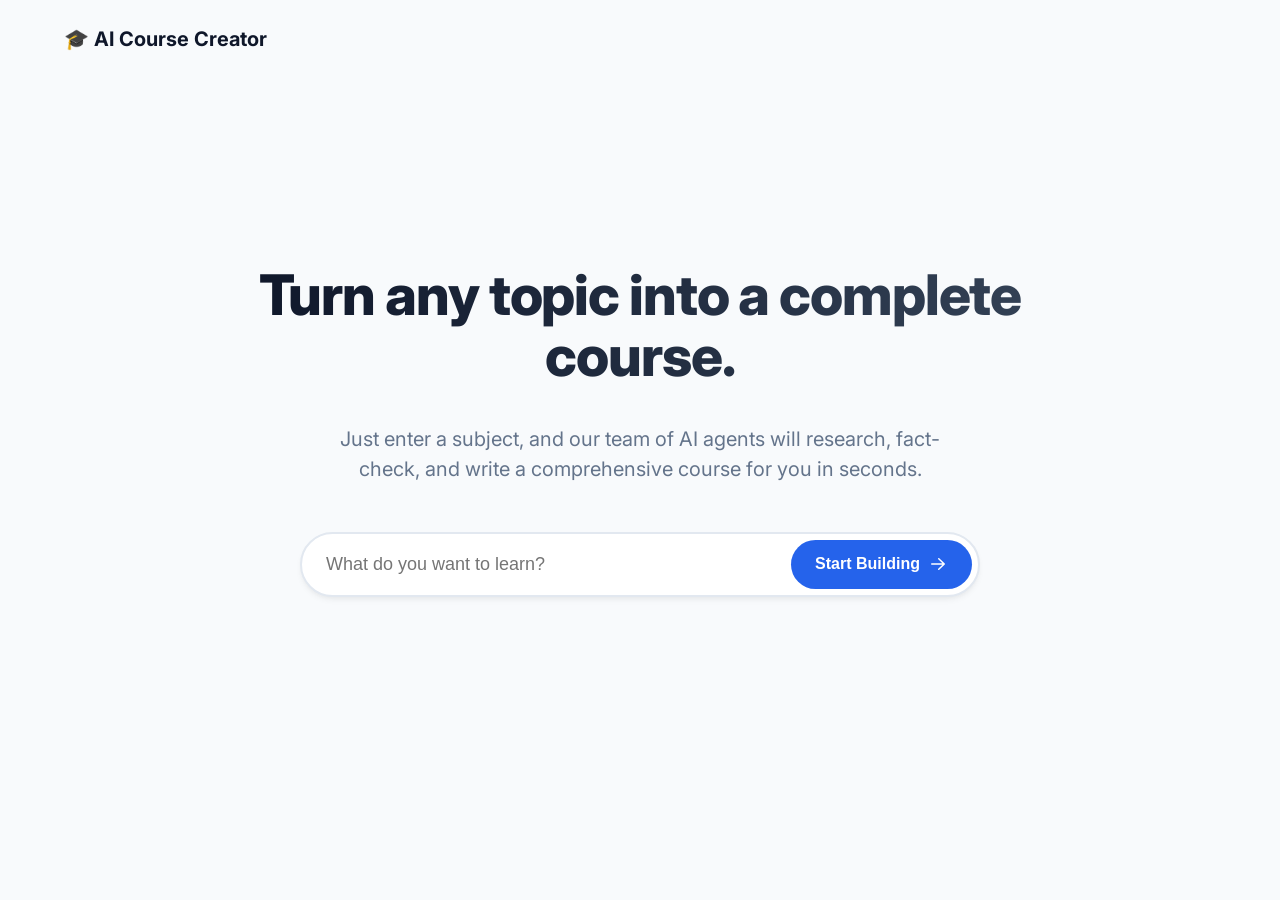
==== app/frontend/index.html @ 70b76d59 "Initial commit: Production-ready multi-agent microservice pipeline" ====
<!DOCTYPE html>
<html lang="en">
<head>
    <meta charset="UTF-8">
    <meta name="viewport" content="width=device-width, initial-scale=1.0">
    <title>AI Course Creator - Build a Course in Minutes</title>
    <link rel="preconnect" href="https://fonts.googleapis.com">
    <link rel="preconnect" href="https://fonts.gstatic.com" crossorigin>
    <link href="https://fonts.googleapis.com/css2?family=Inter:wght@400;500;700&display=swap" rel="stylesheet">
    <link rel="stylesheet" href="style.css">
</head>
<body class="landing-page">
    <div class="container">
        <header>
            <div class="logo">🎓 AI Course Creator</div>
        </header>
        <main class="hero-section">
            <h1>Turn any topic into a complete course.</h1>
            <p class="subtitle">Just enter a subject, and our team of AI agents will research, fact-check, and write a comprehensive course for you in seconds.</p>
            
            <form id="create-form" class="hero-form">
                <input type="text" id="topic-input" placeholder="What do you want to learn?" autocomplete="off" required>
                <button type="submit" id="create-button">
                    <span>Start Building</span>
                    <svg xmlns="http://www.w3.org/2000/svg" viewBox="0 0 20 20" fill="currentColor" class="w-5 h-5">
                        <path fill-rule="evenodd" d="M3 10a.75.75 0 01.75-.75h10.638L10.23 5.29a.75.75 0 111.04-1.08l5.5 5.25a.75.75 0 010 1.08l-5.5 5.25a.75.75 0 11-1.04-1.08l4.158-3.96H3.75A.75.75 0 013 10z" clip-rule="evenodd" />
                    </svg>
                </button>
            </form>

            <div id="progress-container" class="progress-container hidden">
                <div class="agent-status">
                    <div class="status-icon">
                        <div class="spinner"></div>
                    </div>
                    <div id="status-text" class="status-text">Initializing AI squad...</div>
                </div>
                <div class="progress-steps">
                    <div class="step" id="step-researcher">
                        <div class="step-icon">🔍</div>
                        <div class="step-label">Researching</div>
                    </div>
                    <div class="step" id="step-judge">
                        <div class="step-icon">⚖️</div>
                        <div class="step-label">Fact-Checking</div>
                    </div>
                    <div class="step" id="step-builder">
                        <div class="step-icon">✍️</div>
                        <div class="step-label">Writing</div>
                    </div>
                </div>
            </div>
        </main>
    </div>
    <script src="app.js"></script>
</body>
</html>
---- app/frontend/style.css ----
:root {
    --primary-color: #2563eb;
    --primary-hover: #1d4ed8;
    --bg-color: #f8fafc;
    --text-color: #0f172a;
    --text-muted: #64748b;
    --border-color: #e2e8f0;
}

* {
    box-sizing: border-box;
}

body {
    font-family: 'Inter', sans-serif;
    background-color: var(--bg-color);
    color: var(--text-color);
    margin: 0;
    line-height: 1.5;
}

.container {
    max-width: 1200px;
    margin: 0 auto;
    padding: 0 24px;
    min-height: 100vh;
    display: flex;
    flex-direction: column;
}

/* --- Landing Page --- */
.landing-page header {
    padding: 24px 0;
    display: flex;
    justify-content: space-between;
    align-items: center;
}

.logo {
    font-size: 1.25rem;
    font-weight: 700;
    color: var(--text-color);
    display: flex;
    align-items: center;
    gap: 8px;
}

.hero-section {
    flex-grow: 1;
    display: flex;
    flex-direction: column;
    justify-content: center;
    align-items: center;
    text-align: center;
    padding-bottom: 10vh; /* Visual balance */
}

.hero-section h1 {
    font-size: 3.5rem;
    font-weight: 800;
    letter-spacing: -0.02em;
    line-height: 1.1;
    margin-bottom: 16px;
    max-width: 800px;
    background: linear-gradient(to right, #0f172a, #334155);
    -webkit-background-clip: text;
    -webkit-text-fill-color: transparent;
    background-clip: text;
}

.subtitle {
    font-size: 1.25rem;
    color: var(--text-muted);
    max-width: 600px;
    margin-bottom: 48px;
}

.hero-form {
    width: 100%;
    max-width: 680px; /* Increased width for better placeholder fit */
    position: relative;
    margin-bottom: 64px;
}

#topic-input {
    width: 100%;
    padding: 20px 24px;
    padding-right: 170px; /* Space for button */
    font-size: 1.125rem;
    border: 2px solid var(--border-color);
    border-radius: 100px; /* Pill shape */
    outline: none;
    transition: all 0.2s ease;
    box-shadow: 0 4px 6px -1px rgba(0, 0, 0, 0.05), 0 2px 4px -1px rgba(0, 0, 0, 0.03);
}

#topic-input:focus {
    border-color: var(--primary-color);
    box-shadow: 0 10px 15px -3px rgba(37, 99, 235, 0.1), 0 4px 6px -2px rgba(37, 99, 235, 0.05);
}

#create-button {
    position: absolute;
    right: 8px;
    top: 8px;
    bottom: 8px;
    padding: 0 24px;
    background-color: var(--primary-color);
    color: white;
    border: none;
    border-radius: 100px;
    font-size: 1rem;
    font-weight: 600;
    cursor: pointer;
    display: flex;
    align-items: center;
    gap: 8px;
    transition: background-color 0.2s;
}

#create-button:hover {
    background-color: var(--primary-hover);
}

#create-button:disabled {
    background-color: #94a3b8;
    cursor: not-allowed;
}

#create-button svg {
    width: 20px;
    height: 20px;
}

/* --- Progress Animation --- */
.progress-container {
    width: 100%;
    max-width: 500px;
    background: white;
    padding: 32px;
    border-radius: 24px;
    box-shadow: 0 20px 25px -5px rgba(0, 0, 0, 0.05), 0 10px 10px -5px rgba(0, 0, 0, 0.02);
    animation: slideUp 0.5s ease-out;
}

.progress-container.hidden {
    display: none;
}

@keyframes slideUp {
    from { opacity: 0; transform: translateY(20px); }
    to { opacity: 1; transform: translateY(0); }
}

.agent-status {
    display: flex;
    align-items: center;
    justify-content: center;
    gap: 12px;
    margin-bottom: 32px;
}

.status-text {
    font-size: 1.125rem;
    font-weight: 500;
    color: var(--text-color);
}

.spinner {
    width: 24px;
    height: 24px;
    border: 3px solid var(--border-color);
    border-top-color: var(--primary-color);
    border-radius: 50%;
    animation: spin 1s linear infinite;
}

@keyframes spin {
    to { transform: rotate(360deg); }
}

.progress-steps {
    display: flex;
    justify-content: space-between;
    position: relative;
}

.progress-steps::before {
    content: '';
    position: absolute;
    top: 24px;
    left: 40px;
    right: 40px;
    height: 2px;
    background-color: var(--border-color);
    z-index: 0;
}

.step {
    display: flex;
    flex-direction: column;
    align-items: center;
    gap: 12px;
    position: relative;
    z-index: 1;
    opacity: 0.5;
    transition: opacity 0.3s;
}

.step.active {
    opacity: 1;
}

.step-icon {
    width: 48px;
    height: 48px;
    background-color: white;
    border: 2px solid var(--border-color);
    border-radius: 50%;
    display: flex;
    align-items: center;
    justify-content: center;
    font-size: 1.5rem;
    transition: all 0.3s;
}

.step.active .step-icon {
    border-color: var(--primary-color);
    background-color: #eff6ff;
    transform: scale(1.1);
}

.step-label {
    font-size: 0.875rem;
    font-weight: 500;
    color: var(--text-muted);
}

.step.active .step-label {
    color: var(--primary-color);
}

/* --- Course Page --- */
.course-page {
    background-color: #fff;
}

.course-container {
    max-width: 1200px; /* Wider container for sidebar layout */
    margin: 0 auto;
    padding: 0 24px;
}

.course-header {
    padding: 24px 0;
    display: flex;
    justify-content: space-between;
    align-items: center;
    border-bottom: 1px solid var(--border-color);
}

.back-link {
    color: var(--text-muted);
    text-decoration: none;
    font-weight: 500;
    transition: color 0.2s;
}

.back-link:hover {
    color: var(--primary-color);
}

.course-layout {
    display: flex;
    gap: 64px;
    padding: 48px 0;
    align-items: flex-start;
}

.course-sidebar {
    width: 250px;
    flex-shrink: 0;
    position: sticky;
    top: 48px;
}

.toc-title {
    font-size: 0.875rem;
    text-transform: uppercase;
    letter-spacing: 0.05em;
    font-weight: 700;
    color: var(--text-muted);
    margin-bottom: 16px;
}

.toc-list {
    list-style: none;
    padding: 0;
    margin: 0;
    display: flex;
    flex-direction: column;
    gap: 12px;
}

.toc-link {
    color: var(--text-color);
    text-decoration: none;
    font-size: 0.95rem;
    transition: color 0.2s;
    display: block;
    padding-left: 12px;
    border-left: 2px solid transparent;
}

.toc-link:hover, .toc-link.active {
    color: var(--primary-color);
    border-left-color: var(--primary-color);
}

.course-main {
    flex-grow: 1;
    max-width: 750px; /* Optimal reading width */
}

.course-content {
    font-family: 'Merriweather', serif;
    font-size: 1.125rem;
    line-height: 1.8;
    color: #334155;
}

.course-content h1 {
    font-family: 'Inter', sans-serif;
    font-size: 3rem;
    font-weight: 800;
    line-height: 1.2;
    margin-bottom: 1.5em;
    color: #0f172a;
}

.course-content h2 {
    font-family: 'Inter', sans-serif;
    font-size: 1.875rem;
    font-weight: 700;
    margin-top: 2em;
    margin-bottom: 0.8em;
    color: #0f172a;
    scroll-margin-top: 2em; /* For smooth scrolling to anchor */
}

.course-content h3 {
    font-family: 'Inter', sans-serif;
    font-size: 1.5rem;
    font-weight: 600;
    margin-top: 1.5em;
    margin-bottom: 0.6em;
    color: #1e293b;
}

.course-content p {
    margin-bottom: 1.5em;
}

.course-content ul, .course-content ol {
    margin-bottom: 1.5em;
    padding-left: 1.5em;
}

.course-content li {
    margin-bottom: 0.5em;
}

.loading-course {
    text-align: center;
    color: var(--text-muted);
    font-family: 'Inter', sans-serif;
    padding: 48px 0;
}
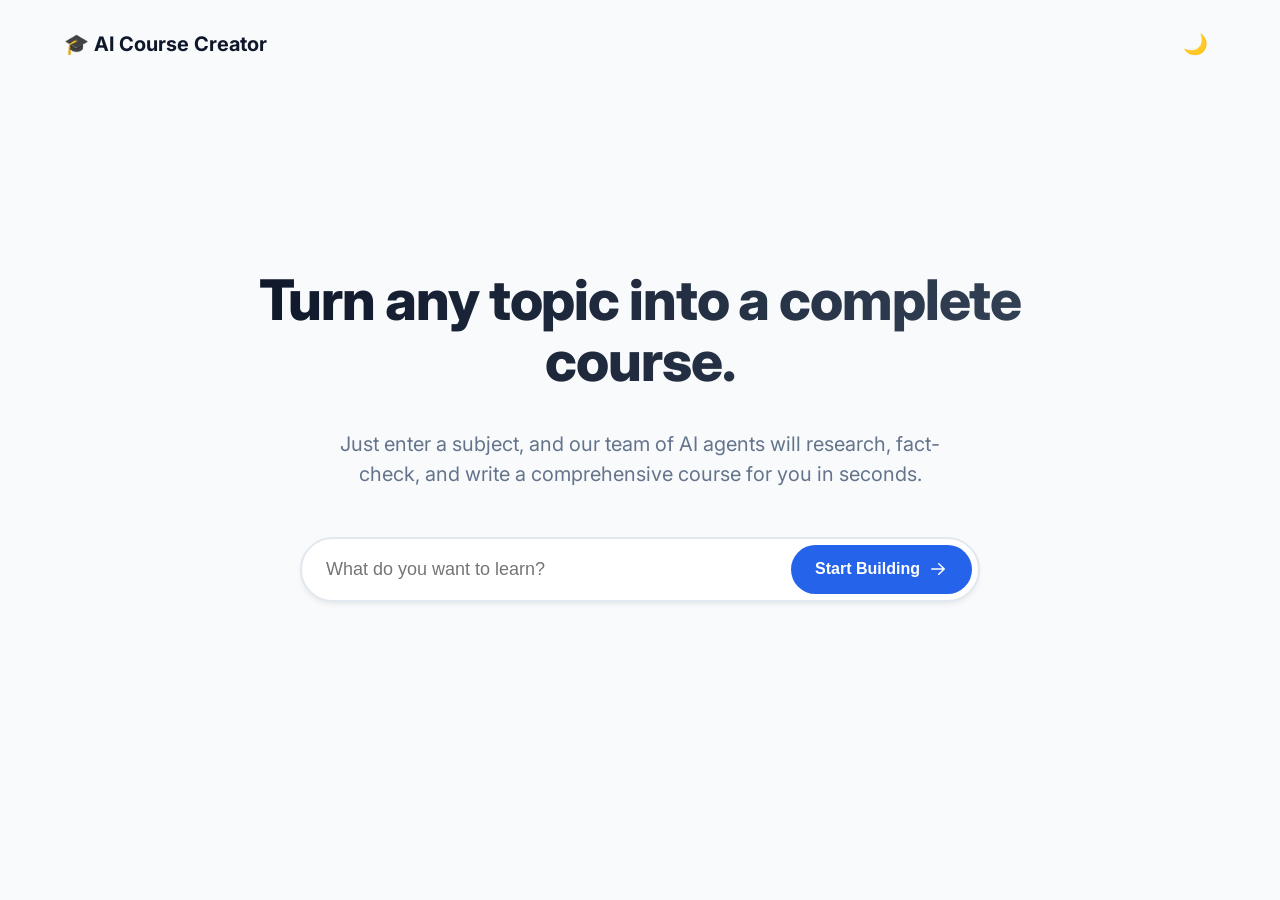
==== commit 019aaeef: "feat: implement dark and light mode toggle" ====
--- a/app/frontend/index.html
+++ b/app/frontend/index.html
@@ -13,6 +13,8 @@
     <div class="container">
         <header>
             <div class="logo">🎓 AI Course Creator</div>
+            <!-- Added theme toggle button -->
+            <button id="theme-toggle" class="theme-toggle" aria-label="Toggle dark mode">🌙</button>
         </header>
         <main class="hero-section">
             <h1>Turn any topic into a complete course.</h1>
@@ -54,4 +56,4 @@
     </div>
     <script src="app.js"></script>
 </body>
-</html>
+</html>
--- a/app/frontend/style.css
+++ b/app/frontend/style.css
@@ -2,9 +2,25 @@
     --primary-color: #2563eb;
     --primary-hover: #1d4ed8;
     --bg-color: #f8fafc;
+    --card-bg: #ffffff;
     --text-color: #0f172a;
     --text-muted: #64748b;
     --border-color: #e2e8f0;
+    --gradient-start: #0f172a;
+    --gradient-end: #334155;
+}
+
+/* Dark mode overrides */
+[data-theme="dark"] {
+    --bg-color: #0f172a;
+    --card-bg: #1e293b;
+    --text-color: #f8fafc;
+    --text-muted: #94a3b8;
+    --border-color: #334155;
+    --gradient-start: #f8fafc;
+    --gradient-end: #cbd5e1;
+    --primary-color: #3b82f6;
+    --primary-hover: #60a5fa;
 }
 
 * {
@@ -17,6 +33,7 @@
     color: var(--text-color);
     margin: 0;
     line-height: 1.5;
+    transition: background-color 0.3s ease, color 0.3s ease;
 }
 
 .container {
@@ -43,6 +60,25 @@
     display: flex;
     align-items: center;
     gap: 8px;
+}
+
+/* Theme Toggle Button */
+.theme-toggle {
+    background: transparent;
+    border: none;
+    font-size: 1.25rem;
+    cursor: pointer;
+    padding: 8px;
+    border-radius: 50%;
+    display: flex;
+    align-items: center;
+    justify-content: center;
+    transition: transform 0.2s ease, background-color 0.2s ease;
+}
+
+.theme-toggle:hover {
+    transform: scale(1.1);
+    background-color: var(--border-color);
 }
 
 .hero-section {
@@ -62,7 +98,7 @@
     line-height: 1.1;
     margin-bottom: 16px;
     max-width: 800px;
-    background: linear-gradient(to right, #0f172a, #334155);
+    background: linear-gradient(to right, var(--gradient-start), var(--gradient-end));
     -webkit-background-clip: text;
     -webkit-text-fill-color: transparent;
     background-clip: text;
@@ -87,6 +123,8 @@
     padding: 20px 24px;
     padding-right: 170px; /* Space for button */
     font-size: 1.125rem;
+    background-color: var(--card-bg);
+    color: var(--text-color);
     border: 2px solid var(--border-color);
     border-radius: 100px; /* Pill shape */
     outline: none;
@@ -136,11 +174,12 @@
 .progress-container {
     width: 100%;
     max-width: 500px;
-    background: white;
+    background: var(--card-bg);
     padding: 32px;
     border-radius: 24px;
     box-shadow: 0 20px 25px -5px rgba(0, 0, 0, 0.05), 0 10px 10px -5px rgba(0, 0, 0, 0.02);
     animation: slideUp 0.5s ease-out;
+    transition: background-color 0.3s ease;
 }
 
 .progress-container.hidden {
@@ -214,7 +253,7 @@
 .step-icon {
     width: 48px;
     height: 48px;
-    background-color: white;
+    background-color: var(--card-bg);
     border: 2px solid var(--border-color);
     border-radius: 50%;
     display: flex;
@@ -226,7 +265,7 @@
 
 .step.active .step-icon {
     border-color: var(--primary-color);
-    background-color: #eff6ff;
+    background-color: var(--bg-color);
     transform: scale(1.1);
 }
 
@@ -242,7 +281,7 @@
 
 /* --- Course Page --- */
 .course-page {
-    background-color: #fff;
+    background-color: var(--bg-color);
 }
 
 .course-container {
@@ -326,7 +365,8 @@
     font-family: 'Merriweather', serif;
     font-size: 1.125rem;
     line-height: 1.8;
-    color: #334155;
+    color: var(--text-color);
+    opacity: 0.9;
 }
 
 .course-content h1 {
@@ -335,7 +375,7 @@
     font-weight: 800;
     line-height: 1.2;
     margin-bottom: 1.5em;
-    color: #0f172a;
+    color: var(--text-color);
 }
 
 .course-content h2 {
@@ -344,7 +384,7 @@
     font-weight: 700;
     margin-top: 2em;
     margin-bottom: 0.8em;
-    color: #0f172a;
+    color: var(--text-color);
     scroll-margin-top: 2em; /* For smooth scrolling to anchor */
 }
 
@@ -354,7 +394,7 @@
     font-weight: 600;
     margin-top: 1.5em;
     margin-bottom: 0.6em;
-    color: #1e293b;
+    color: var(--text-color);
 }
 
 .course-content p {
@@ -375,4 +415,4 @@
     color: var(--text-muted);
     font-family: 'Inter', sans-serif;
     padding: 48px 0;
-}+}
